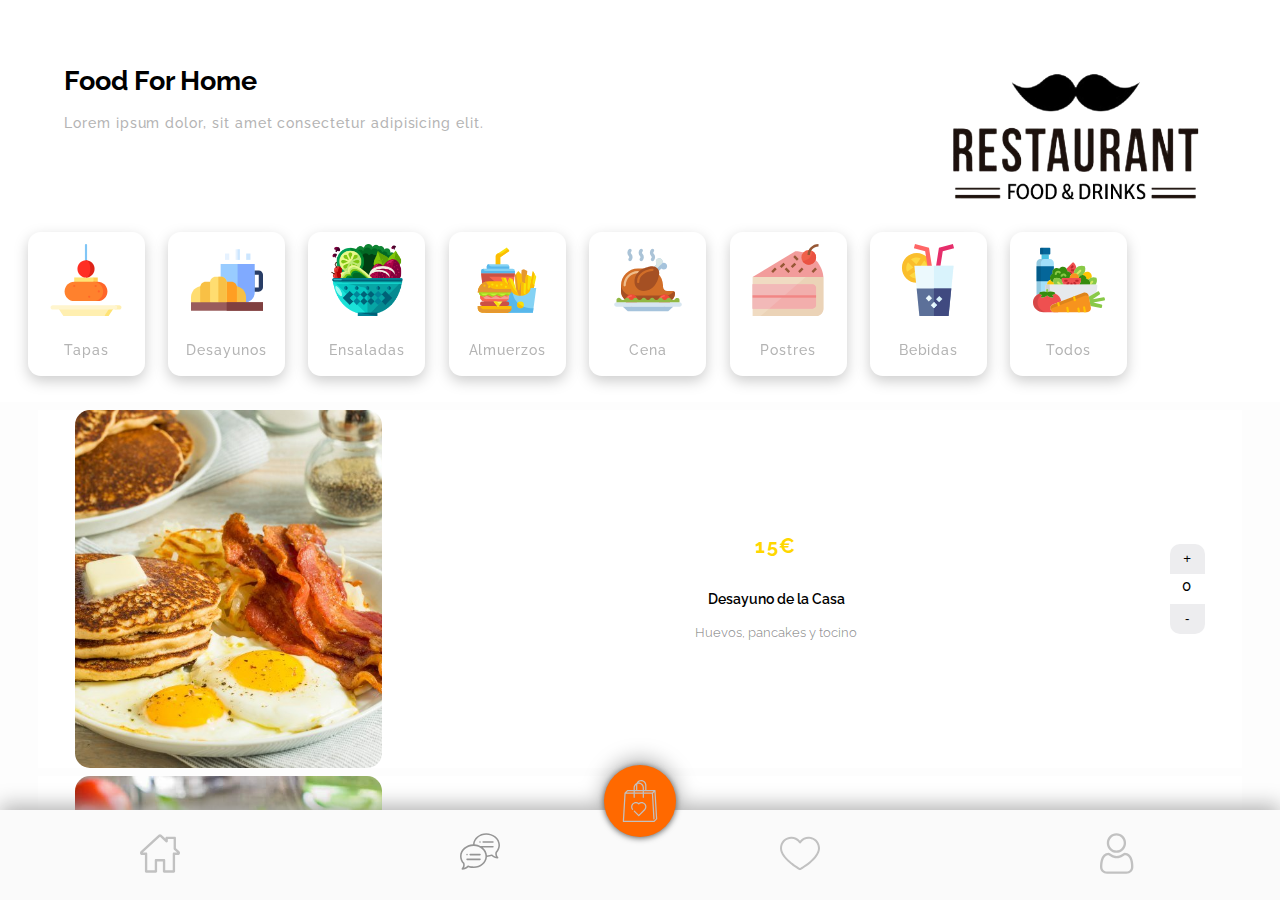
==== index.html @ 7ca426f0 "Desglose" ====
<!DOCTYPE html>
<html lang="en">

<head>
    <meta charset="UTF-8">
    <meta name="viewport" content="width=device-width, initial-scale=1.0">
    <title>Menú Restaurante</title>
    <link rel="preconnect" href="https://fonts.gstatic.com">
    <link rel="icon" href="img/favicon.svg">
    <link href=" https://fonts.googleapis.com/css2?family=Raleway:wght@400;500;700&display=swap " rel="stylesheet ">
    <link rel="stylesheet " href="styles/style.css">
    <link rel="stylesheet" href="styles/style2.css">

</head>

<body>

    <div id="principal" style="display: block;">
        <header>
            <div>
            <h1>Food For Home</h1>
            <p>Lorem ipsum dolor, sit amet consectetur adipisicing elit.</p>
            </div>
            <img class="logo" src="./img/logo.png">
        </header>

        
        <div class="slider"></div>
        


        <div class="elementosMenu1"></div>



        <footer>
            <button class="iconos ">
            <img src="img/home.svg " class="iconotamaño "></img>
        </button>

            <button class="iconos ">
            <img src="img/bolsalike.svg " class="iconotamaño "></img>
        </button>

            <button onClick="cart()" class="botonCarrito">
                <img src="img/bolsa.svg " class="imgboton"></img>
        </button>



            <button class="iconos ">
            <img src="img/corazon.svg " class="iconotamaño "></img>
        </button>
            <button class="iconos ">
            <img src="img/usuario.svg " class="iconotamaño "></img>
        </button>
        </footer>
    </div>

    <div id="checkout" style="display: none;">

        <header>
            <div class="fila1">
                <button onClick="cart()" class="return"><img src="img/flechita.png" alt="return"></button>
                <button class="delete"><img src="img/papelera.png" alt="delete"></button>
            </div>

            <div class="fila2">
                <h3>My Cart</h3>
            </div>
        </header>

        <main>
            <div class="elementosMenu2"></div>
        </main>


        <footer class="desglosePrecio">
            <div class="precio">
                <div class="columnaTexto">
                   <p>Subtotal</p>
                   <p>Tasas</p>
                   <p>Delivery</p>
                   <p>TOTAL</p>
                </div>
             
                <div class="columnaPrecio">
                   <p id="subtotal"></p>
                   <p id="tasas"></p>
                   <p id="delivery"></p>
                   <p id="total"></p>
                </div>
             </div>
             <button class="boton2">Enviar pedido</button>
        </footer>

    </div>

    
    <script src="scripts/categorias.js"></script>
    <script src="scripts/listaplatos.js"></script>
    <script src="scripts/contador.js"></script>
    <script src="scripts/elementos.js"></script>
    <script src="scripts/carritoCompra.js"></script>
    <script src="scripts/desglosePrecio.js"></script>
    <script src="scripts/cambioDePantalla.js"></script>
    <script src="scripts/filtroCategorias.js"></script>
    

</body>

</html>
---- styles/style.css ----
* {
            margin: 0;
            padding: 0;
            box-sizing: border-box;
        }
        
        .checkout {
            display: block;
        }
        
        body {
            overflow: hidden;
        }
        
        header {
            padding-left: 5%;
            padding-top: 5%;
            padding-right: 5%;
            font-family: "Raleway";
            display: flex;
            flex-direction: row;
            flex-wrap: nowrap;
            justify-content: space-between;
        }
        
        h1 {
            font-size: 3vh;
            line-height: 33px;
            padding-bottom: 2vh;
        }

        .logo {
            width: 22vw;
            height: 12vw;
            
        }
        
        p {
            font-weight: 500;
            font-size: 1.5vh;
            letter-spacing: 0.07em;
            color: #B4B4B4;
        }
        
        .slider {
            display: inline-block;
            overflow-x: auto;
            overflow-y: none;
            white-space: nowrap;
            scrollbar-width: none;
            width: 100%;
            height: 20vh;
            padding-left: 1rem;
            cursor: grab;
        }
        
        .slider::-webkit-scrollbar {
            display: none;
        }
        
        
        .cardSlider {
            display: inline-flex;
            flex-direction: column;
            background: #ffff;
            width: 13vh;
            height: 16vh;
            margin: 1.6vh 1.3vh;
            border-radius: 13px;
            filter: drop-shadow(0px 5px 7px rgba(0, 0, 0, 0.2) );
        }
        
        .cardSlider img {
            margin: auto;
            max-width: 8vh;
            padding-bottom: 1.5vh;
        }
        
        .cardSlider p {
            display: flex;
            justify-content: center;
            margin-bottom: 2vh;
        }
        
        .elementosMenu1 {
            background-color: #fdfdfd;
            width: 100%;
            height: 55vh;
            overflow-x: auto;
            padding-left: 3%;
            padding-right: 3%;
        }
        
        .texto {
            display: flex;
            flex-direction: row;
            flex-wrap: nowrap;
            width: 50vw;
            align-items: center;
        }
        
        .elemento {
            width: 100%;
            display: flex;
            background: #FFFFFF;
            justify-content: space-around;
            align-items: center;
            margin-bottom: 0.5rem;
            margin-top: 0.5rem;
        }
        
        .elemento img {
            width: 24vw;
            height: 28vw;
            object-fit: cover;
            border-radius: 15px;
        }
        
        .contador {
            display: flex;
            justify-content: center;
            flex-direction: column-reverse;
        }
        
        .contador button {
            width: 35px;
            height: 30px;
        }
        
        .suma {
            border-radius: 10px 10px 0px 0px;
            border: none;
            background: #ededef;
        }
        
        .resta {
            border-radius: 0px 0px 10px 10px;
            border: none;
            background: #ededef;
        }
        
        .quantity {
            width: 35px;
            height: 30px;
            text-align: center;
            font-size: 1px;
            font-size: 15px;
            border: none;
            color: black;
            line-height: 25px;
        }
        
        input[type=number]::-webkit-inner-spin-button,
        input[type=number]::-webkit-outer-spin-button {
            -webkit-appearance: none;
            margin: 0;
        }
        
        .texto p {
            font-family: "Raleway";
            font-style: normal;
            font-weight: bold;
            font-size: 20px;
            line-height: 15px;
            color: gold;
            padding-bottom: 3%;
        }
        
        .texto h5 {
            font-family: "Raleway";
            font-style: normal;
            font-weight: 600;
            font-size: 14px;
            line-height: 14px;
            color: #000000;
            text-align: center;
            padding-top: 3%;
            padding-bottom: 3%;
        }
        
        .texto h6 {
            font-family: "Raleway";
            font-style: normal;
            font-weight: normal;
            font-size: 13px;
            line-height: 13px;
            color: rgba(0, 0, 0, 0.43);
            text-align: center;
        }
        
        .fila5 {
            background: rgb(12, 1, 1);
            width: 100%;
            height: 10vh;
        }
        
        .fila6 {
            background: rgb(250, 18, 18);
            width: 100%;
            height: 5vh;
        }
        
        .navbar {
            padding: 0rem 0rem;
        }
        
        .navbar-brand {
            font-family: "Raleway";
            font-style: normal;
            font-weight: 600;
            font-size: 14px;
            line-height: 16px;
            letter-spacing: -0.02em;
            color: #161616;
            text-decoration: none;
        }
        
        footer {
            height: 10vh;
            width: 100%;
            background: #FAFAFA;
            position: fixed;
            bottom: 0px;
            display: flex;
            justify-content: space-around;
            align-items: center;
            filter: drop-shadow(0px -5px 10px #B4B4B4);
        }
        
        .botonCarrito{
            background: #FF6900;
            width: 8vh;
            height: 8vh;
            border-radius: 50px;
            top: -50%;
            position: absolute;
            display: flex;
            justify-content: center;
            align-items: center;
            filter: drop-shadow(0px 1px 3px hsl(0, 0%, 35%));
            border-width: 0px;
            border-style: outset;
            border-image: initial;
            cursor: pointer;
        }
        
        .imgboton {
            width: 57%;
        }
        
        .iconos {
            border-width: 0px;
            border-style: outset;
            border-image: initial;
            background-color: transparent;
            cursor: alias;
        }
        
        .iconotamaño {
            height: 5vh;
            width: 4.5vh;
            position: relative;
        }
---- styles/style2.css ----
* {
    margin: 0;
    padding: 0;
}

body {
    font-family: "Raleway";
}

.fila1 {
    background-color: white;
    display: flex;
    justify-content: space-between;
    padding-top: 4vh;
    padding-right: 7vw;
}

.return img {
    height: 50%;
    width: auto;
    padding: 10%;
}

.delete img {
    height: 100%;
    width: auto;
}

.return {
    height: 6vw;
    width: 6vw;
    border: none;
    background-color: #e6e4e5;
    border-radius: 1vh;
}

.delete {
    height: 6vw;
    width: 6vw;
    border: none;
    background-color: transparent;
}

h3 {
    padding-top: 2vh;
    font-size: 20px;
}

main {
    overflow: hidden;
}

.elementosMenu2 {
    background: #FAFAFA;
    width: 100%;
    height: 67vh;
    overflow-x: auto;
}

.texto {
    display: flex;
    flex-direction: column;
    flex-wrap: nowrap;
    width: 50vw;
    align-items: center;
}

.elemento {
    width: 100%;
    display: flex;
    background: #FFFFFF;
    justify-content: space-around;
    align-items: center;
    margin-bottom: 0.5rem;
}

.elemento img {
    width: 24vw;
    height: 28vw;
    object-fit: cover;
    border-radius: 15px;
}

.principal {
    padding: 1rem;
}

.contador {
    display: flex;
    justify-content: center;
    flex-direction: column-reverse;
}

.contador button {
    width: 35px;
    height: 30px;
}

.suma {
    border-radius: 10px 10px 0px 0px;
    border: none;
    background: #ededef;
}

.resta {
    border-radius: 0px 0px 10px 10px;
    border: none;
    background: #ededef;
}

.quantity {
    width: 35px;
    height: 30px;
    text-align: center;
    font-size: 1px;
    font-size: 15px;
    border: none;
    color: black;
    line-height: 25px;
}

input[type=number]::-webkit-inner-spin-button,
input[type=number]::-webkit-outer-spin-button {
    -webkit-appearance: none;
    margin: 0;
}

.texto p {
    font-family: "Raleway";
    font-style: normal;
    font-weight: bold;
    font-size: 20px;
    line-height: 15px;
    color: gold;
    padding-bottom: 3%;
}

.texto h5 {
    font-family: "Raleway";
    font-style: normal;
    font-weight: 600;
    font-size: 14px;
    line-height: 14px;
    color: #000000;
    text-align: center;
    padding-top: 3%;
    padding-bottom: 3%;
}

.texto h6 {
    font-family: "Raleway";
    font-style: normal;
    font-weight: normal;
    font-size: 13px;
    line-height: 13px;
    color: rgba(0, 0, 0, 0.43);
    text-align: center;
}

.desglosePrecio {
    padding-top: 2vh;
    display: flex;
    flex-direction: column;
    position: fixed;
    width: 100%;
    height: 25vh;
    background: #FE6B01;
    border-radius: 30px 30px 0px 0px;
}

.precio {
    display: flex;
    flex-direction: row;
    align-items: flex-end;
  
}

.columnaTexto {
    width: 60vw;
}

.columnaPrecio {
    width: 17vw;
}

.columnaPrecio p {
    color: white;
}

.botonEnvio {
    display: flex;
    justify-content: center;
}

.boton2 {
    width: 290px;
    height: 48px;
    left: 23px;
    top: 651px;
    background: #FAFAFA;
    border-radius: 10px;
    border: none;
}
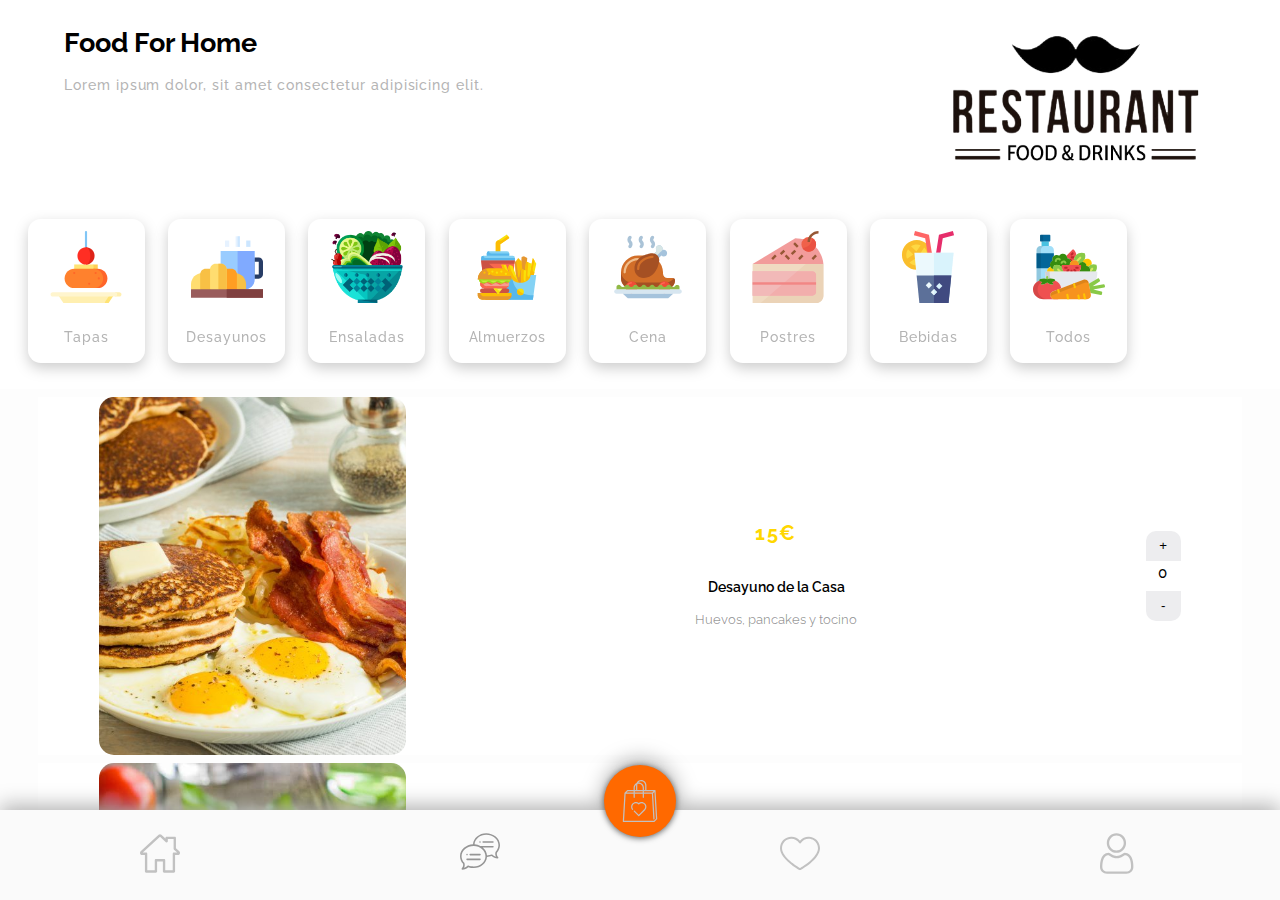
==== commit b0dc81c3: "version11" ====
--- a/index.html
+++ b/index.html
@@ -62,7 +62,6 @@
         <header>
             <div class="fila1">
                 <button onClick="cart()" class="return"><img src="img/flechita.png" alt="return"></button>
-                <button class="delete"><img src="img/papelera.png" alt="delete"></button>
             </div>
 
             <div class="fila2">
@@ -102,9 +101,10 @@
     <script src="scripts/contador.js"></script>
     <script src="scripts/elementos.js"></script>
     <script src="scripts/carritoCompra.js"></script>
-    <script src="scripts/desglosePrecio.js"></script>
     <script src="scripts/cambioDePantalla.js"></script>
     <script src="scripts/filtroCategorias.js"></script>
+    <script scr="scripts/sumaTotal.js"></script>
+    <script src="scripts/desglosePrecio.js"></script>
     
 
 </body>
--- a/styles/style.css
+++ b/styles/style.css
@@ -13,8 +13,9 @@
         }
         
         header {
+            padding-top: 2%;
+            padding-bottom: 2%;
             padding-left: 5%;
-            padding-top: 5%;
             padding-right: 5%;
             font-family: "Raleway";
             display: flex;
--- a/styles/style2.css
+++ b/styles/style2.css
@@ -9,14 +9,10 @@
 
 .fila1 {
     background-color: white;
-    display: flex;
-    justify-content: space-between;
-    padding-top: 4vh;
-    padding-right: 7vw;
 }
 
 .return img {
-    height: 50%;
+    height: 70%;
     width: auto;
     padding: 10%;
 }
@@ -27,8 +23,8 @@
 }
 
 .return {
-    height: 6vw;
-    width: 6vw;
+    height: 7vw;
+    width: 7vw;
     border: none;
     background-color: #e6e4e5;
     border-radius: 1vh;
@@ -42,7 +38,6 @@
 }
 
 h3 {
-    padding-top: 2vh;
     font-size: 20px;
 }
 
@@ -72,6 +67,8 @@
     justify-content: space-around;
     align-items: center;
     margin-bottom: 0.5rem;
+    padding-right: 3%;
+    padding-left: 3%;
 }
 
 .elemento img {
@@ -200,4 +197,14 @@
     background: #FAFAFA;
     border-radius: 10px;
     border: none;
+}
+
+.botonEliminar {
+    width: 35px;
+    height: 30px;
+    background-color: white;
+    border: 1px solid #FE6B01;
+    text-align: center;
+    color: #FE6B01;
+    border-radius: 8px;
 }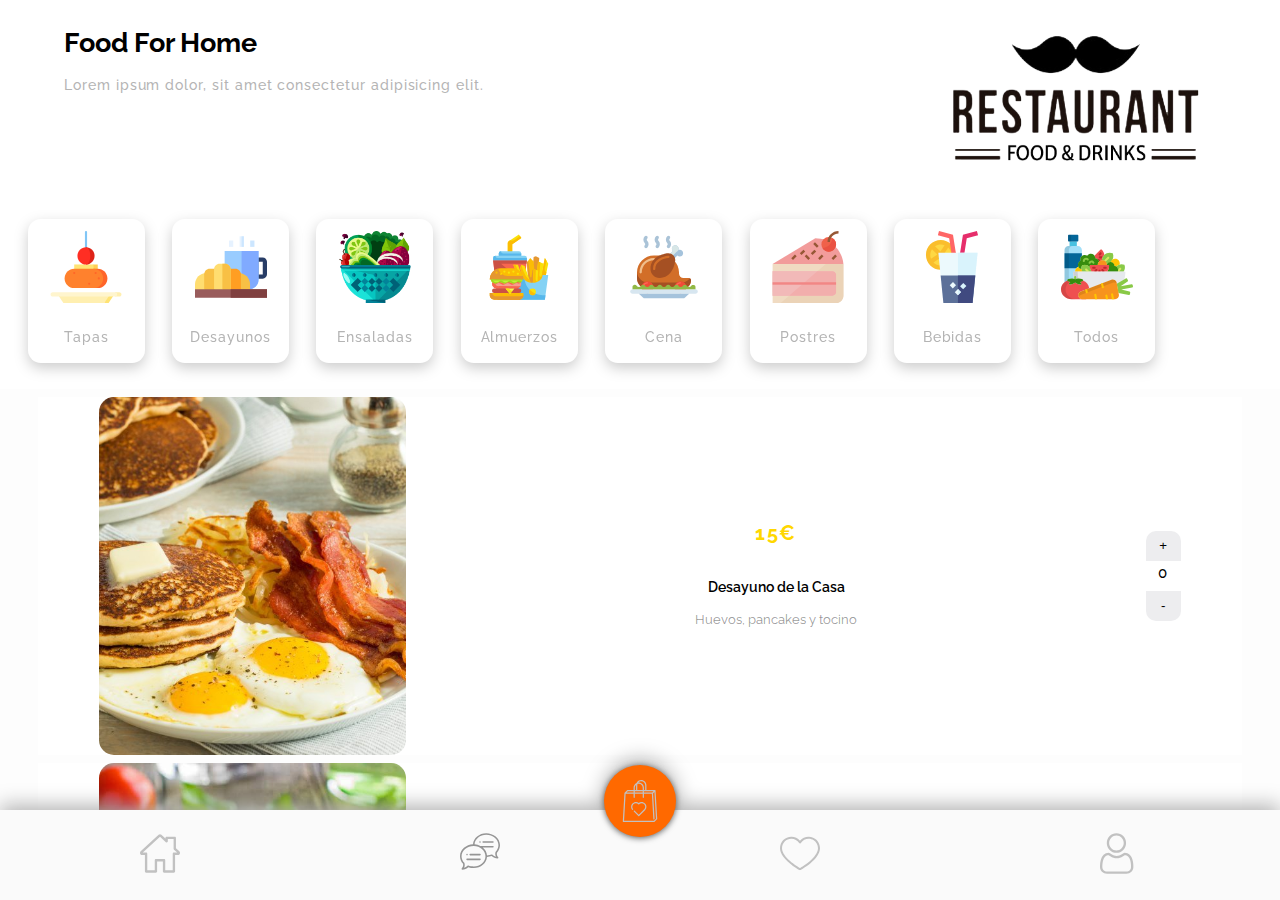
==== commit 582de629: "Actualizar" ====
--- a/index.html
+++ b/index.html
@@ -12,47 +12,37 @@
     <link rel="stylesheet" href="styles/style2.css">
 
 </head>
-
 <body>
-
     <div id="principal" style="display: block;">
         <header>
             <div>
-            <h1>Food For Home</h1>
-            <p>Lorem ipsum dolor, sit amet consectetur adipisicing elit.</p>
+                <h1>Food For Home</h1>
+                <p>Lorem ipsum dolor, sit amet consectetur adipisicing elit.</p>
             </div>
             <img class="logo" src="./img/logo.png">
         </header>
-
-        
         <div class="slider"></div>
-        
-
 
         <div class="elementosMenu1"></div>
 
-
-
         <footer>
             <button class="iconos ">
-            <img src="img/home.svg " class="iconotamaño "></img>
+            <img src="img/footer/home.svg " class="iconotamaño "></img>
         </button>
 
             <button class="iconos ">
-            <img src="img/bolsalike.svg " class="iconotamaño "></img>
+            <img src="img/footer/bolsalike.svg " class="iconotamaño "></img>
         </button>
 
             <button onClick="cart()" class="botonCarrito">
-                <img src="img/bolsa.svg " class="imgboton"></img>
+                <img src="img/footer/bolsa.svg " class="imgboton"></img>
         </button>
 
-
-
             <button class="iconos ">
-            <img src="img/corazon.svg " class="iconotamaño "></img>
+            <img src="img/footer/corazon.svg " class="iconotamaño "></img>
         </button>
             <button class="iconos ">
-            <img src="img/usuario.svg " class="iconotamaño "></img>
+            <img src="img/footer/usuario.svg " class="iconotamaño "></img>
         </button>
         </footer>
     </div>
@@ -61,7 +51,7 @@
 
         <header>
             <div class="fila1">
-                <button onClick="cart()" class="return"><img src="img/flechita.png" alt="return"></button>
+                <button onClick="retornar()" class="return"><img src="img/flechita.png" alt="return"></button>
             </div>
 
             <div class="fila2">
@@ -70,42 +60,38 @@
         </header>
 
         <main>
+
             <div class="elementosMenu2"></div>
         </main>
-
 
         <footer class="desglosePrecio">
             <div class="precio">
                 <div class="columnaTexto">
-                   <p>Subtotal</p>
-                   <p>Tasas</p>
-                   <p>Delivery</p>
-                   <p>TOTAL</p>
+                    <p>Subtotal</p>
+                    <p>Tasas</p>
+                    <p>Delivery</p>
+                    <p>TOTAL</p>
                 </div>
-             
+
                 <div class="columnaPrecio">
-                   <p id="subtotal"></p>
-                   <p id="tasas"></p>
-                   <p id="delivery"></p>
-                   <p id="total"></p>
+                    <p id="subtotal"></p>
+                    <p id="tasas"></p>
+                    <p id="delivery"></p>
+                    <p id="total"></p>
                 </div>
-             </div>
-             <button class="boton2">Enviar pedido</button>
+            </div>
+            <button class="boton2" onClick="botonEnviarPedido()">Enviar pedido</button>
         </footer>
 
     </div>
-
-    
+    <script src="scripts/contador.js"></script>
+    <script src="scripts/listaplatos.js"></script>
+    <script src="scripts/elementos.js"></script>
     <script src="scripts/categorias.js"></script>
-    <script src="scripts/listaplatos.js"></script>
-    <script src="scripts/contador.js"></script>
-    <script src="scripts/elementos.js"></script>
     <script src="scripts/carritoCompra.js"></script>
     <script src="scripts/cambioDePantalla.js"></script>
     <script src="scripts/filtroCategorias.js"></script>
-    <script scr="scripts/sumaTotal.js"></script>
     <script src="scripts/desglosePrecio.js"></script>
-    
 
 </body>
 
--- a/styles/style.css
+++ b/styles/style.css
@@ -29,11 +29,10 @@
             line-height: 33px;
             padding-bottom: 2vh;
         }
-
+        
         .logo {
             width: 22vw;
             height: 12vw;
-            
         }
         
         p {
@@ -58,7 +57,6 @@
         .slider::-webkit-scrollbar {
             display: none;
         }
-        
         
         .cardSlider {
             display: inline-flex;
@@ -68,7 +66,7 @@
             height: 16vh;
             margin: 1.6vh 1.3vh;
             border-radius: 13px;
-            filter: drop-shadow(0px 5px 7px rgba(0, 0, 0, 0.2) );
+            filter: drop-shadow(0px 5px 7px rgba(0, 0, 0, 0.2));
         }
         
         .cardSlider img {
@@ -228,7 +226,7 @@
             filter: drop-shadow(0px -5px 10px #B4B4B4);
         }
         
-        .botonCarrito{
+        .botonCarrito {
             background: #FF6900;
             width: 8vh;
             height: 8vh;
--- a/styles/style2.css
+++ b/styles/style2.css
@@ -69,6 +69,7 @@
     margin-bottom: 0.5rem;
     padding-right: 3%;
     padding-left: 3%;
+    position: relative;
 }
 
 .elemento img {
@@ -182,6 +183,14 @@
 
 .columnaPrecio p {
     color: white;
+    font-size: 12px;
+    line-height: 1.5;
+}
+
+.columnaTexto p {
+    color: white;
+    font-size: 12px;
+    line-height: 1.5;
 }
 
 .botonEnvio {
@@ -197,14 +206,23 @@
     background: #FAFAFA;
     border-radius: 10px;
     border: none;
-}
+    
+}
+
+
 
 .botonEliminar {
-    width: 35px;
-    height: 30px;
-    background-color: white;
-    border: 1px solid #FE6B01;
-    text-align: center;
-    color: #FE6B01;
-    border-radius: 8px;
+    width: 25px;
+    height: 25px;
+    background-color: rgba(254, 107, 1, 0.5);
+    border: none;
+    text-align: center;
+    color: white;
+    border-radius: 25px;
+    position: absolute;
+    top:-7%;
+    left: 1%;
+    font-size: 17px;
+    font-weight: 600;
+    filter: drop-shadow(0px 0px 5px white);
 }